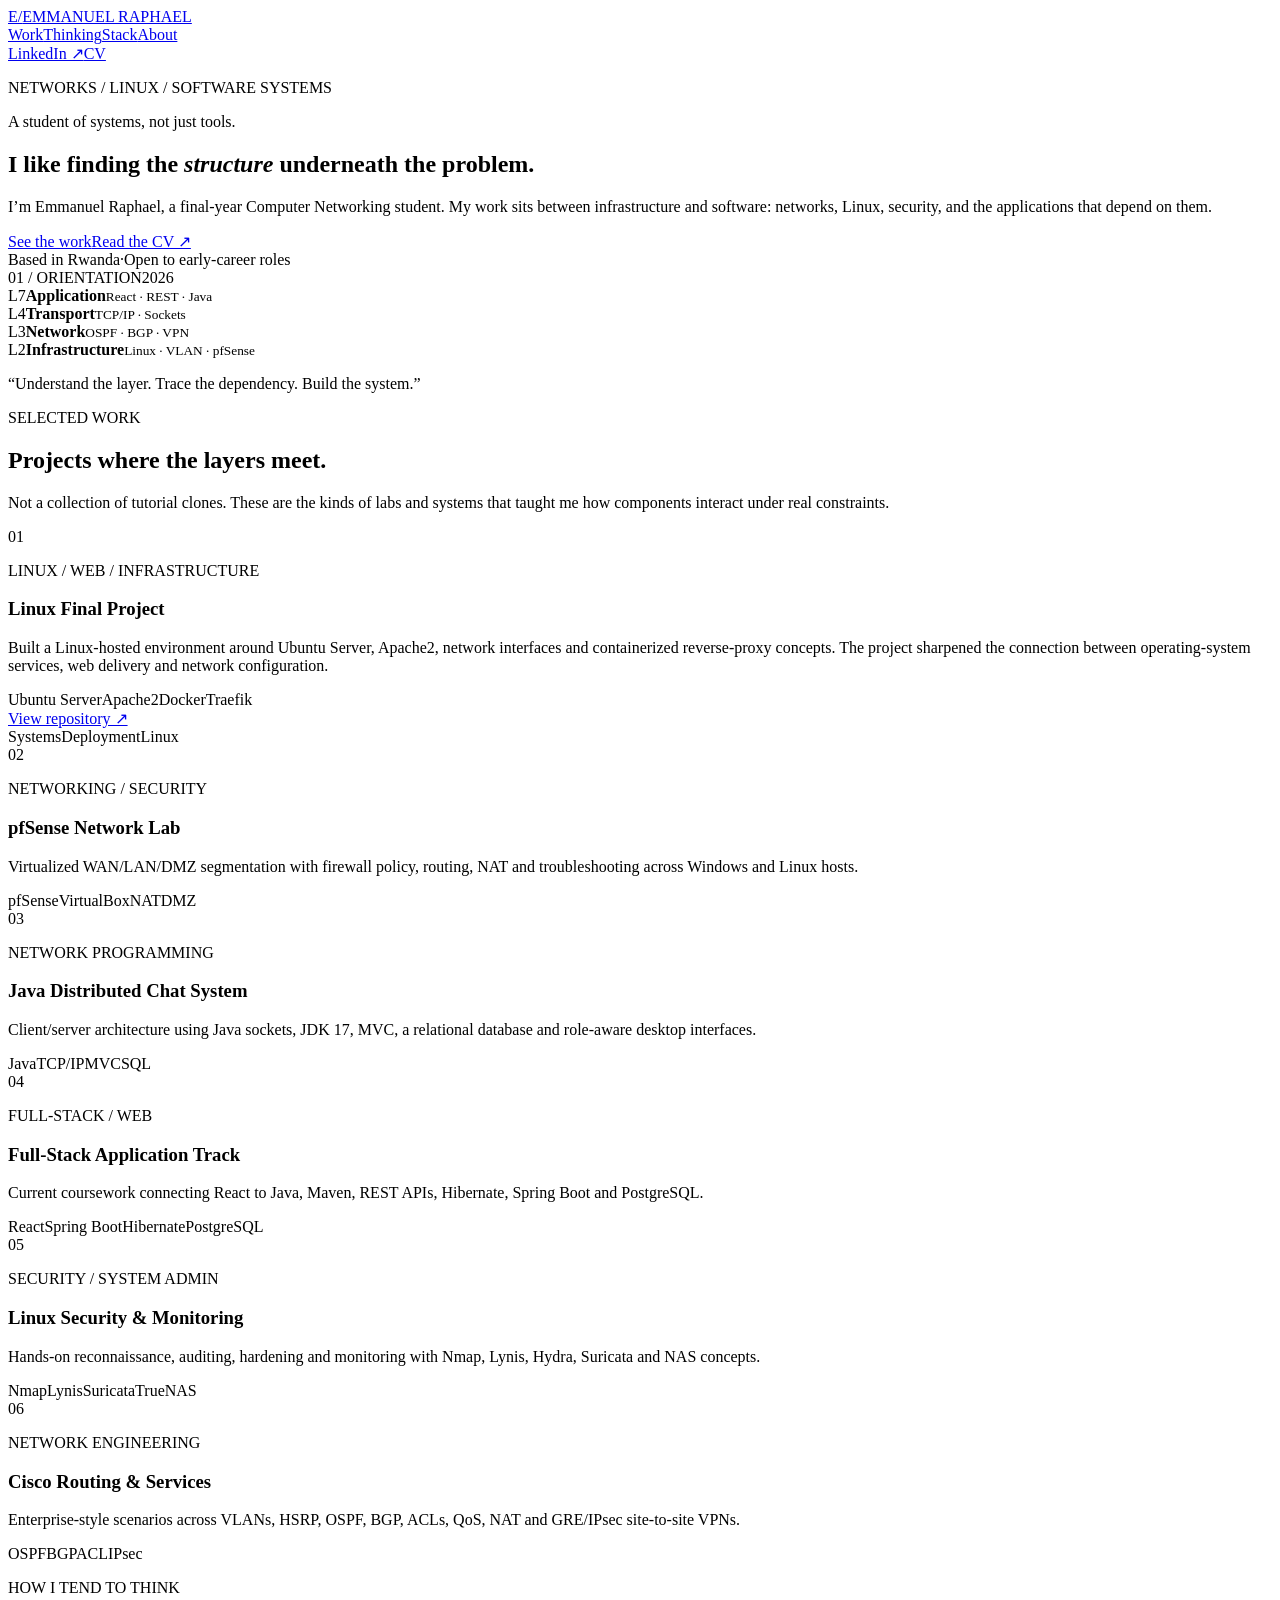
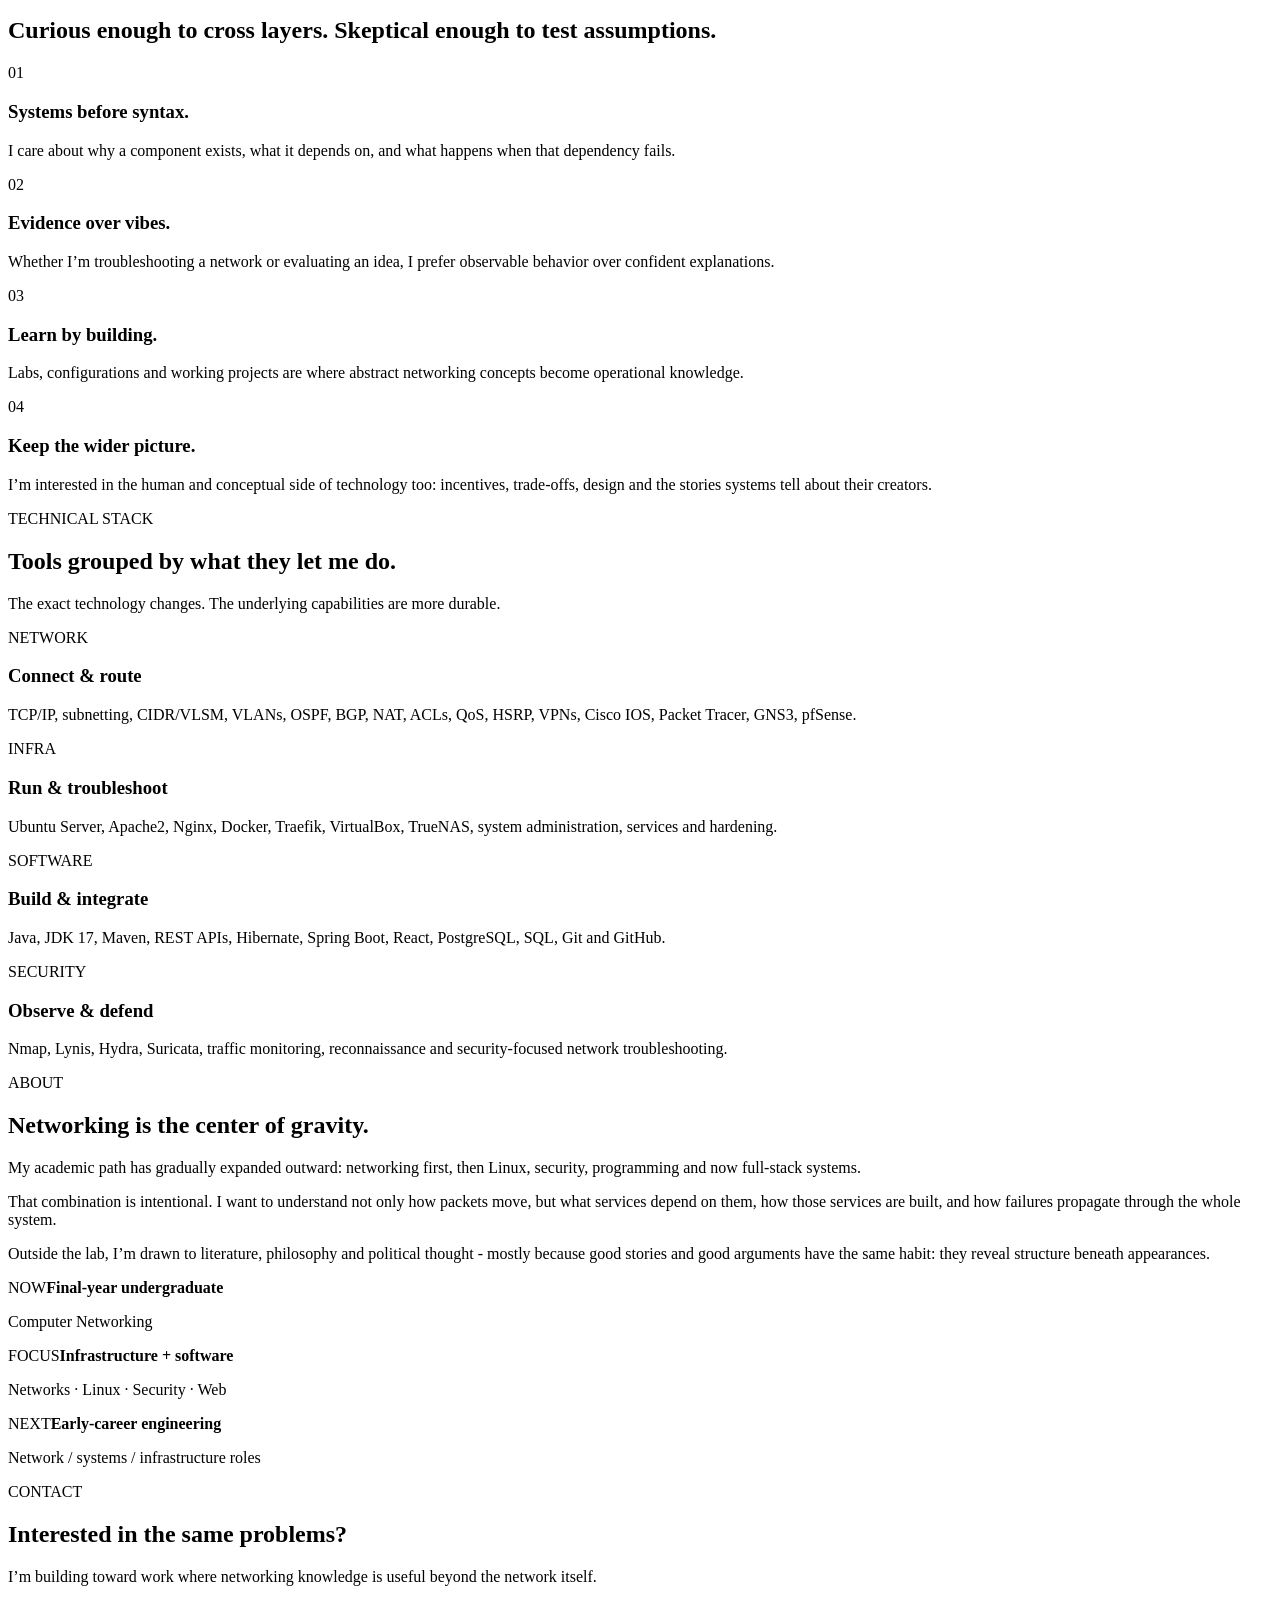
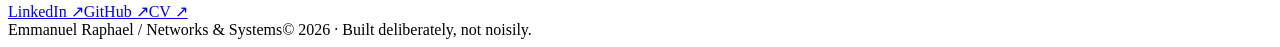
==== index.html @ 5ad124da "Update name and title in index.html" ====
<!DOCTYPE html>
<html lang="en">
<head>
  <meta charset="utf-8">
  <meta name="viewport" content="width=device-width, initial-scale=1">
  <meta name="description" content="Emmanuel Raphael - Computer Networking student exploring networks, Linux, security, and software systems.">
  <title>Emmanuel Raphael | Networks, Systems & Software</title>
  <link rel="preconnect" href="https://fonts.googleapis.com">
  <link rel="preconnect" href="https://fonts.gstatic.com" crossorigin>
  <link href="https://fonts.googleapis.com/css2?family=DM+Mono:wght@400;500&family=Inter:wght@400;500;600;700;800&family=Space+Grotesk:wght@500;600;700&display=swap" rel="stylesheet">
  <link rel="stylesheet" href="style.css">
</head>
<body>
  <div class="grain" aria-hidden="true"></div>
  <div class="topology" aria-hidden="true"><span class="node n1"></span><span class="node n2"></span><span class="node n3"></span><span class="node n4"></span><span class="line l1"></span><span class="line l2"></span><span class="line l3"></span></div>
  <header class="site-header">
    <a class="brand" href="#top"><span class="brand-mark">E/</span><span>EMMANUEL RAPHAEL</span></a>
    <nav aria-label="Primary navigation"><a href="#work">Work</a><a href="#thinking">Thinking</a><a href="#skills">Stack</a><a href="#about">About</a></nav>
    <div class="header-links"><a href="https://www.linkedin.com/in/emmanuel-kur/" target="_blank" rel="noreferrer">LinkedIn ↗</a><a class="header-cv" href="cv.html">CV</a></div>
  </header>
  <main id="top">
    <section class="hero section">
      <div class="hero-copy">
        <p class="eyebrow">NETWORKS / LINUX / SOFTWARE SYSTEMS</p><p class="hero-kicker">A student of systems, not just tools.</p>
        <h1>I like finding the <em>structure</em> underneath the problem.</h1>
        <p class="hero-text">I’m Emmanuel Raphael, a final-year Computer Networking student. My work sits between infrastructure and software: networks, Linux, security, and the applications that depend on them.</p>
        <div class="hero-actions"><a class="button primary" href="#work">See the work</a><a class="button secondary" href="cv.html">Read the CV ↗</a></div>
        <div class="hero-meta"><span>Based in Rwanda</span><span>·</span><span>Open to early-career roles</span></div>
      </div>
      <aside class="hero-card"><div class="card-label"><span>01 / ORIENTATION</span><span>2026</span></div><div class="stack-diagram"><div><span class="layer-no">L7</span><strong>Application</strong><small>React · REST · Java</small></div><div><span class="layer-no">L4</span><strong>Transport</strong><small>TCP/IP · Sockets</small></div><div><span class="layer-no">L3</span><strong>Network</strong><small>OSPF · BGP · VPN</small></div><div><span class="layer-no">L2</span><strong>Infrastructure</strong><small>Linux · VLAN · pfSense</small></div></div><p class="card-note">“Understand the layer. Trace the dependency. Build the system.”</p></aside>
    </section>
    <section id="work" class="section">
      <div class="section-heading"><div><p class="eyebrow">SELECTED WORK</p><h2>Projects where the layers meet.</h2></div><p>Not a collection of tutorial clones. These are the kinds of labs and systems that taught me how components interact under real constraints.</p></div>
      <div class="project-grid">
        <article class="project-card feature"><div class="project-index">01</div><div class="project-main"><p class="project-type">LINUX / WEB / INFRASTRUCTURE</p><h3>Linux Final Project</h3><p>Built a Linux-hosted environment around Ubuntu Server, Apache2, network interfaces and containerized reverse-proxy concepts. The project sharpened the connection between operating-system services, web delivery and network configuration.</p><div class="tags"><span>Ubuntu Server</span><span>Apache2</span><span>Docker</span><span>Traefik</span></div><a class="text-link" href="https://github.com/Immanuel23rd/Linux_Final_Project" target="_blank" rel="noreferrer">View repository ↗</a></div><div class="project-aside"><span>Systems</span><span>Deployment</span><span>Linux</span></div></article>
        <article class="project-card"><div class="project-index">02</div><div class="project-main"><p class="project-type">NETWORKING / SECURITY</p><h3>pfSense Network Lab</h3><p>Virtualized WAN/LAN/DMZ segmentation with firewall policy, routing, NAT and troubleshooting across Windows and Linux hosts.</p><div class="tags"><span>pfSense</span><span>VirtualBox</span><span>NAT</span><span>DMZ</span></div></div></article>
        <article class="project-card"><div class="project-index">03</div><div class="project-main"><p class="project-type">NETWORK PROGRAMMING</p><h3>Java Distributed Chat System</h3><p>Client/server architecture using Java sockets, JDK 17, MVC, a relational database and role-aware desktop interfaces.</p><div class="tags"><span>Java</span><span>TCP/IP</span><span>MVC</span><span>SQL</span></div></div></article>
        <article class="project-card"><div class="project-index">04</div><div class="project-main"><p class="project-type">FULL-STACK / WEB</p><h3>Full-Stack Application Track</h3><p>Current coursework connecting React to Java, Maven, REST APIs, Hibernate, Spring Boot and PostgreSQL.</p><div class="tags"><span>React</span><span>Spring Boot</span><span>Hibernate</span><span>PostgreSQL</span></div></div></article>
        <article class="project-card"><div class="project-index">05</div><div class="project-main"><p class="project-type">SECURITY / SYSTEM ADMIN</p><h3>Linux Security &amp; Monitoring</h3><p>Hands-on reconnaissance, auditing, hardening and monitoring with Nmap, Lynis, Hydra, Suricata and NAS concepts.</p><div class="tags"><span>Nmap</span><span>Lynis</span><span>Suricata</span><span>TrueNAS</span></div></div></article>
        <article class="project-card"><div class="project-index">06</div><div class="project-main"><p class="project-type">NETWORK ENGINEERING</p><h3>Cisco Routing &amp; Services</h3><p>Enterprise-style scenarios across VLANs, HSRP, OSPF, BGP, ACLs, QoS, NAT and GRE/IPsec site-to-site VPNs.</p><div class="tags"><span>OSPF</span><span>BGP</span><span>ACL</span><span>IPsec</span></div></div></article>
      </div>
    </section>
    <section id="thinking" class="section thinking-section"><div class="thinking-intro"><p class="eyebrow">HOW I TEND TO THINK</p><h2>Curious enough to cross layers. Skeptical enough to test assumptions.</h2></div><div class="thinking-grid"><div class="thought"><span>01</span><h3>Systems before syntax.</h3><p>I care about why a component exists, what it depends on, and what happens when that dependency fails.</p></div><div class="thought"><span>02</span><h3>Evidence over vibes.</h3><p>Whether I’m troubleshooting a network or evaluating an idea, I prefer observable behavior over confident explanations.</p></div><div class="thought"><span>03</span><h3>Learn by building.</h3><p>Labs, configurations and working projects are where abstract networking concepts become operational knowledge.</p></div><div class="thought"><span>04</span><h3>Keep the wider picture.</h3><p>I’m interested in the human and conceptual side of technology too: incentives, trade-offs, design and the stories systems tell about their creators.</p></div></div></section>
    <section id="skills" class="section skill-section"><div class="section-heading"><div><p class="eyebrow">TECHNICAL STACK</p><h2>Tools grouped by what they let me do.</h2></div><p>The exact technology changes. The underlying capabilities are more durable.</p></div><div class="skill-grid"><div class="skill-block"><span>NETWORK</span><h3>Connect &amp; route</h3><p>TCP/IP, subnetting, CIDR/VLSM, VLANs, OSPF, BGP, NAT, ACLs, QoS, HSRP, VPNs, Cisco IOS, Packet Tracer, GNS3, pfSense.</p></div><div class="skill-block"><span>INFRA</span><h3>Run &amp; troubleshoot</h3><p>Ubuntu Server, Apache2, Nginx, Docker, Traefik, VirtualBox, TrueNAS, system administration, services and hardening.</p></div><div class="skill-block"><span>SOFTWARE</span><h3>Build &amp; integrate</h3><p>Java, JDK 17, Maven, REST APIs, Hibernate, Spring Boot, React, PostgreSQL, SQL, Git and GitHub.</p></div><div class="skill-block"><span>SECURITY</span><h3>Observe &amp; defend</h3><p>Nmap, Lynis, Hydra, Suricata, traffic monitoring, reconnaissance and security-focused network troubleshooting.</p></div></div></section>
    <section id="about" class="section about-section"><div class="about-copy"><p class="eyebrow">ABOUT</p><h2>Networking is the center of gravity.</h2><p>My academic path has gradually expanded outward: networking first, then Linux, security, programming and now full-stack systems.</p><p>That combination is intentional. I want to understand not only how packets move, but what services depend on them, how those services are built, and how failures propagate through the whole system.</p><p class="aside-line">Outside the lab, I’m drawn to literature, philosophy and political thought - mostly because good stories and good arguments have the same habit: they reveal structure beneath appearances.</p></div><div class="about-notes"><div class="note"><span>NOW</span><strong>Final-year undergraduate</strong><p>Computer Networking</p></div><div class="note"><span>FOCUS</span><strong>Infrastructure + software</strong><p>Networks · Linux · Security · Web</p></div><div class="note"><span>NEXT</span><strong>Early-career engineering</strong><p>Network / systems / infrastructure roles</p></div></div></section>
    <section id="contact" class="section contact-section"><div><p class="eyebrow">CONTACT</p><h2>Interested in the same problems?</h2><p>I’m building toward work where networking knowledge is useful beyond the network itself.</p></div><div class="contact-actions"><a class="button primary" href="https://www.linkedin.com/in/emmanuel-kur/" target="_blank" rel="noreferrer">LinkedIn ↗</a><a class="button secondary" href="https://github.com/Immanuel23rd" target="_blank" rel="noreferrer">GitHub ↗</a><a class="button secondary" href="cv.html">CV ↗</a></div></section>
  </main>
  <footer><span>Emmanuel Raphael / Networks &amp; Systems</span><span>© 2026 · Built deliberately, not noisily.</span></footer>
</body>
</html>
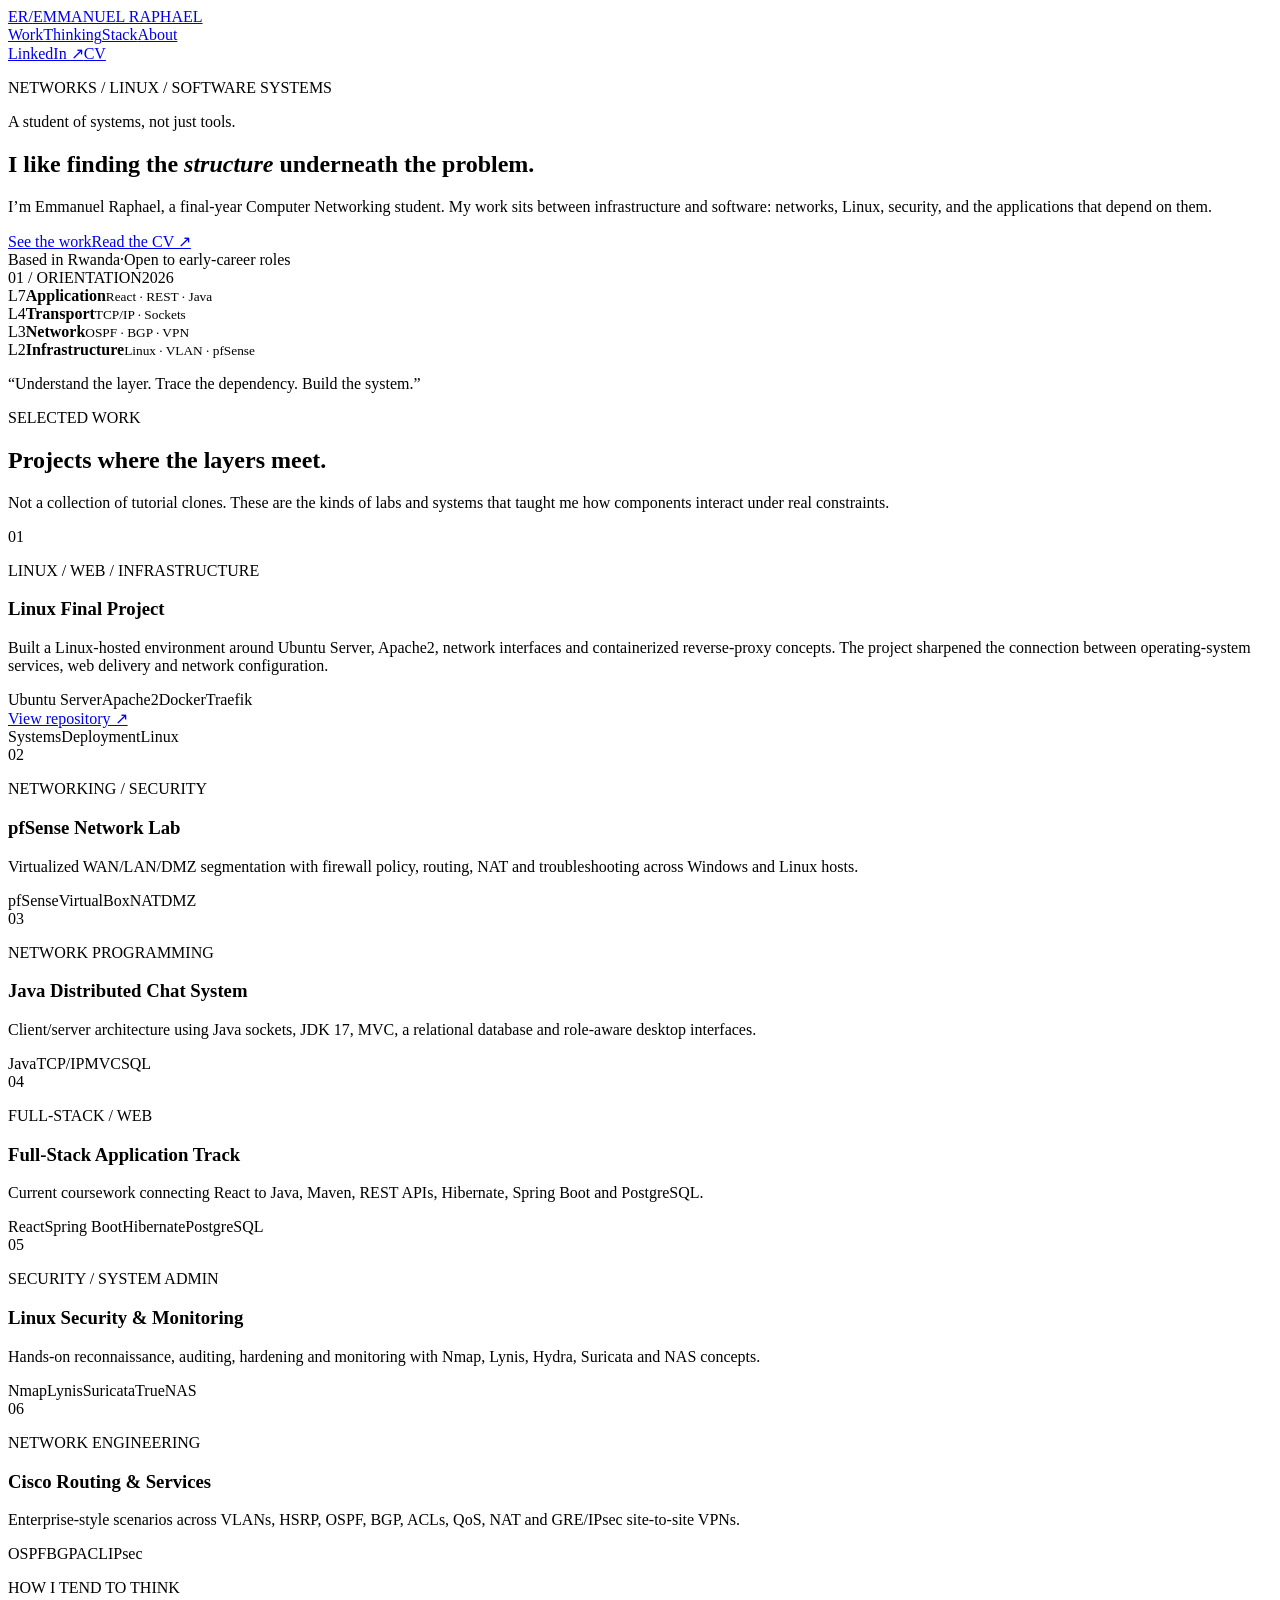
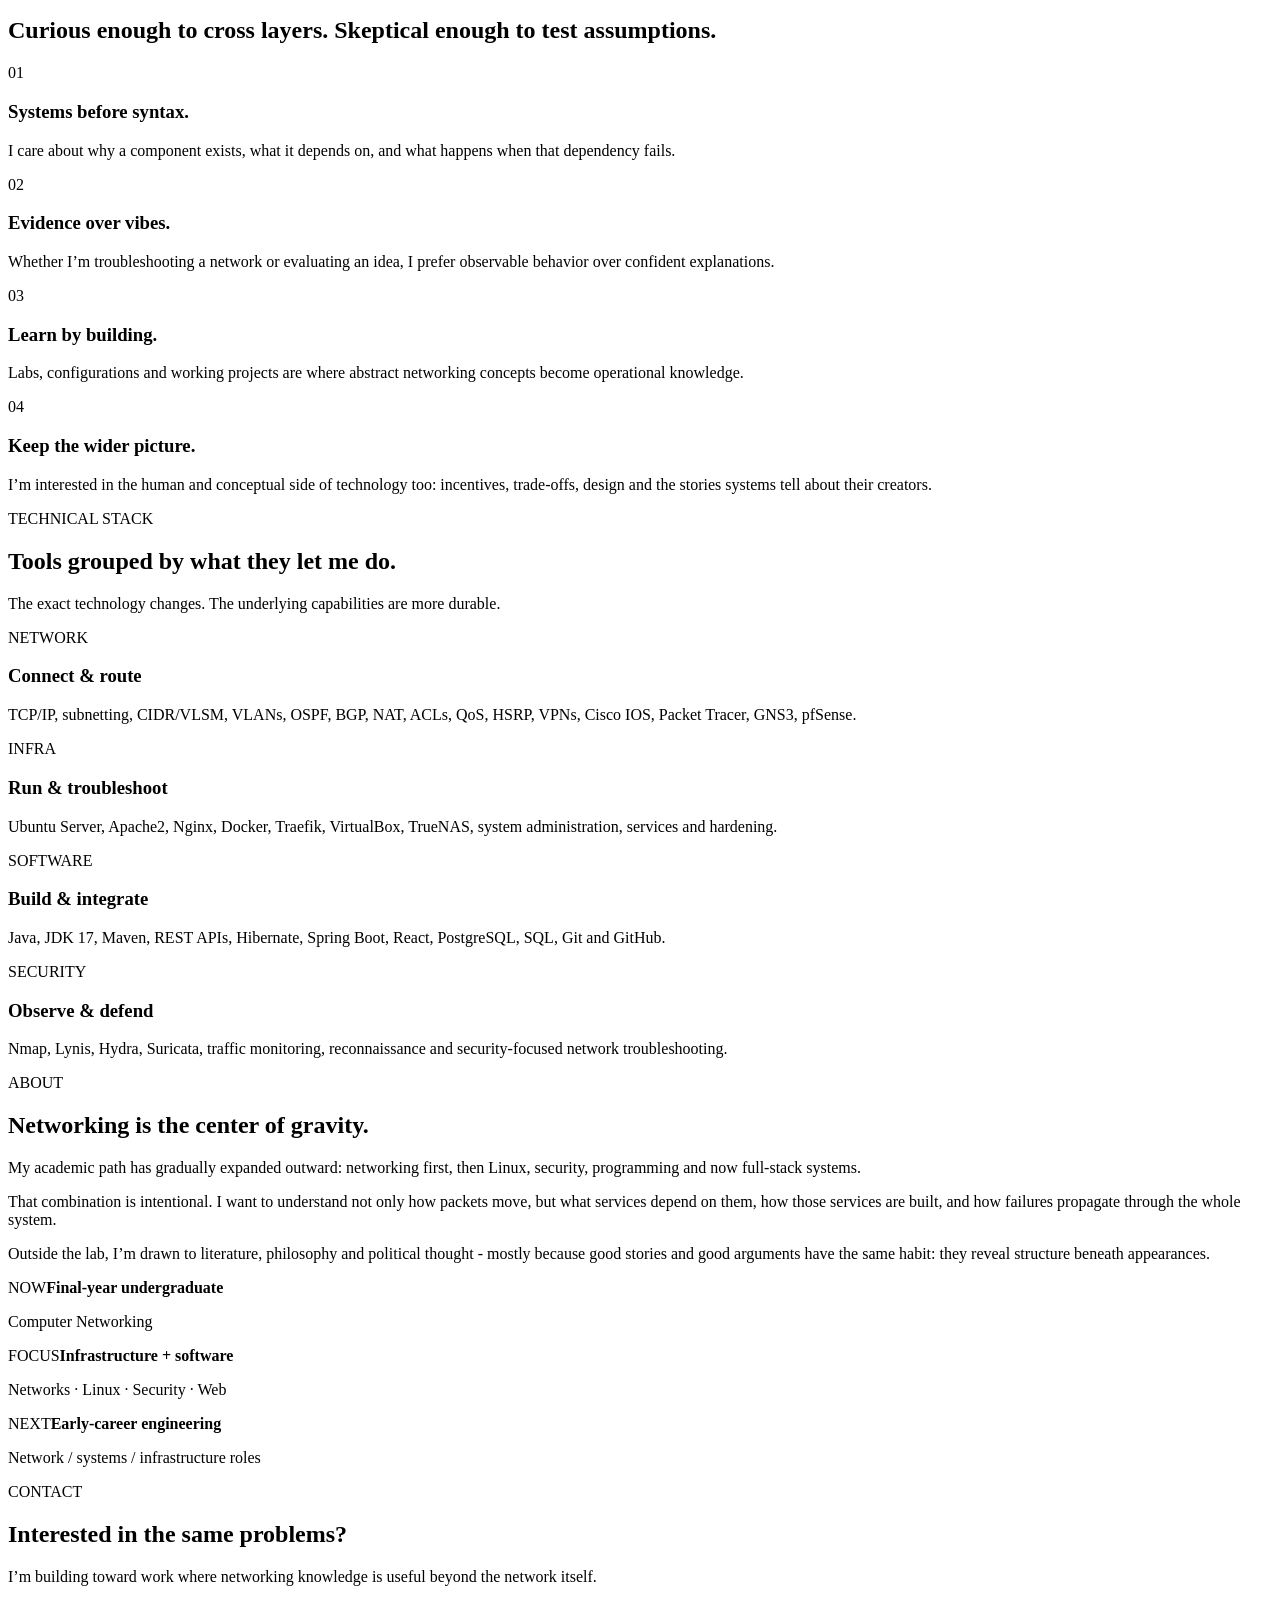
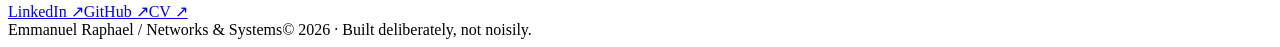
==== commit 41ecd55d: "Change brand mark from 'E/' to 'ER/'" ====
--- a/index.html
+++ b/index.html
@@ -14,7 +14,7 @@
   <div class="grain" aria-hidden="true"></div>
   <div class="topology" aria-hidden="true"><span class="node n1"></span><span class="node n2"></span><span class="node n3"></span><span class="node n4"></span><span class="line l1"></span><span class="line l2"></span><span class="line l3"></span></div>
   <header class="site-header">
-    <a class="brand" href="#top"><span class="brand-mark">E/</span><span>EMMANUEL RAPHAEL</span></a>
+    <a class="brand" href="#top"><span class="brand-mark">ER/</span><span>EMMANUEL RAPHAEL</span></a>
     <nav aria-label="Primary navigation"><a href="#work">Work</a><a href="#thinking">Thinking</a><a href="#skills">Stack</a><a href="#about">About</a></nav>
     <div class="header-links"><a href="https://www.linkedin.com/in/emmanuel-kur/" target="_blank" rel="noreferrer">LinkedIn ↗</a><a class="header-cv" href="cv.html">CV</a></div>
   </header>
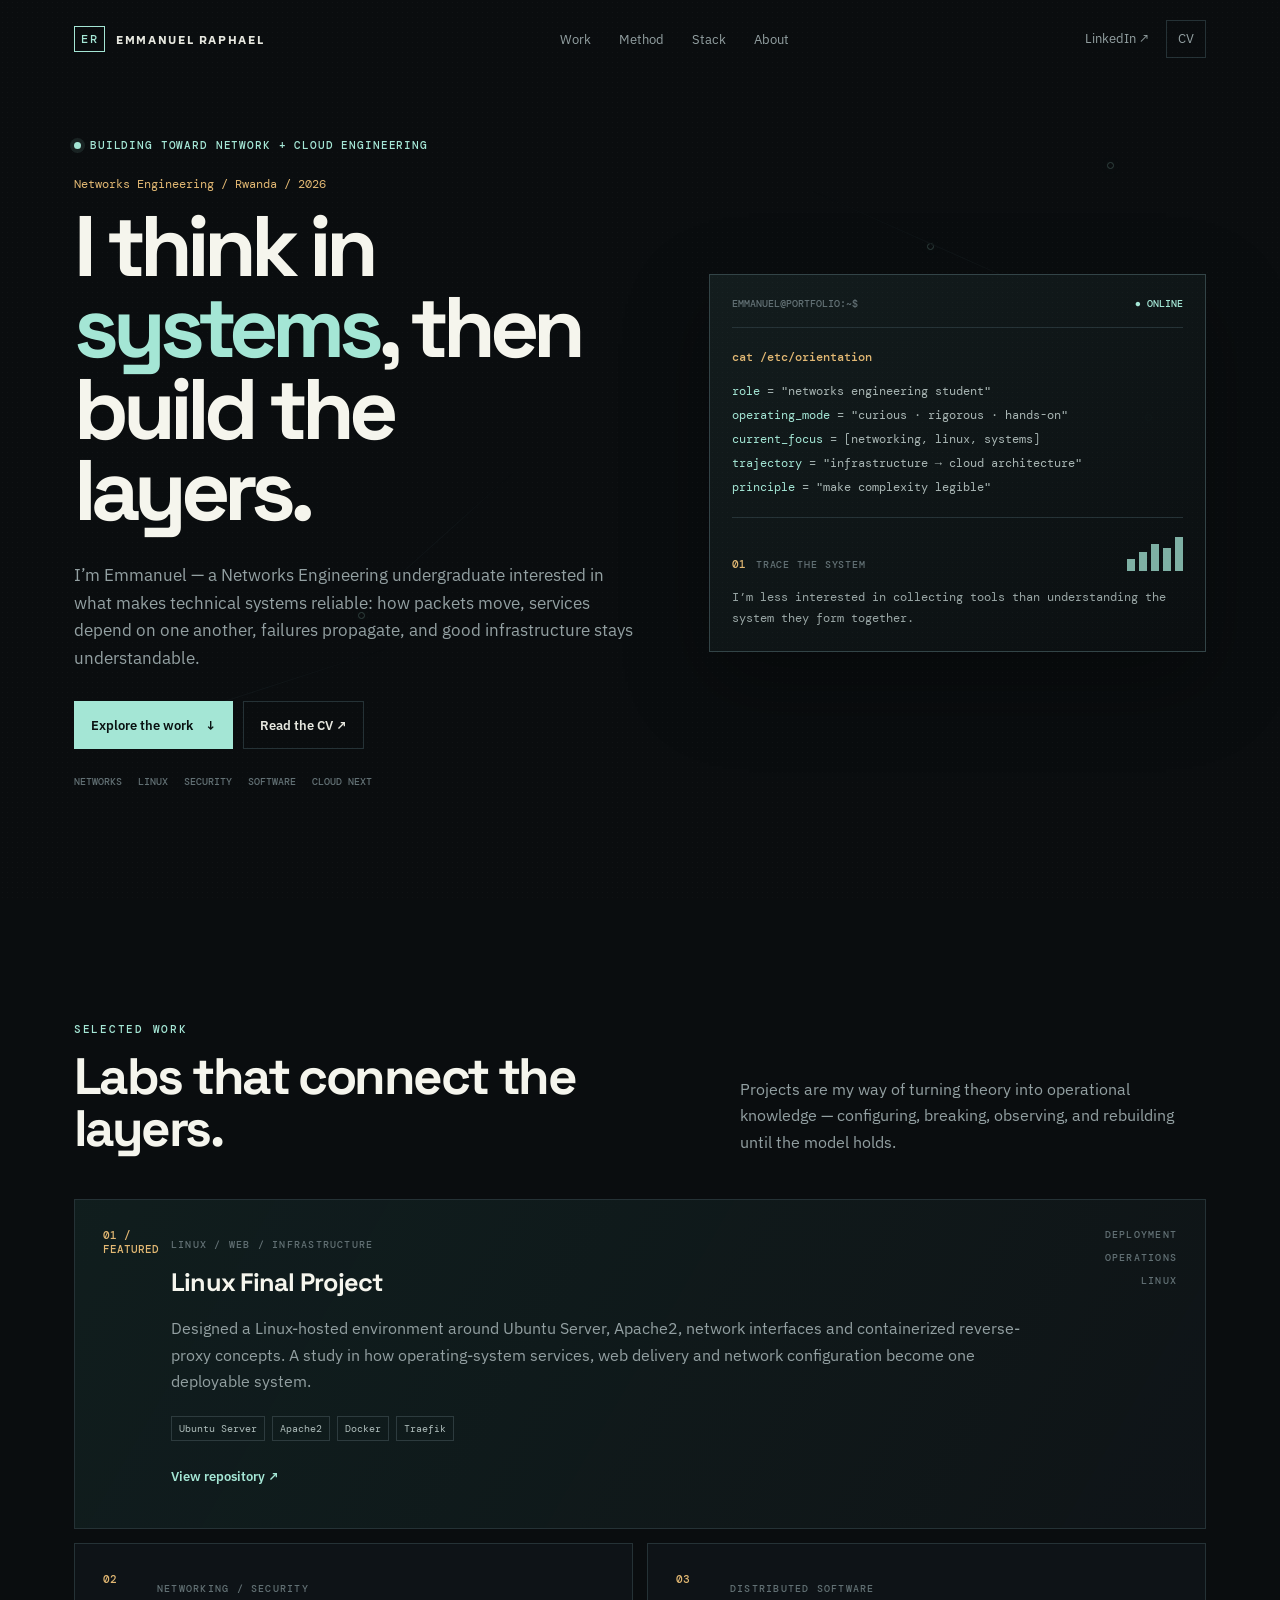
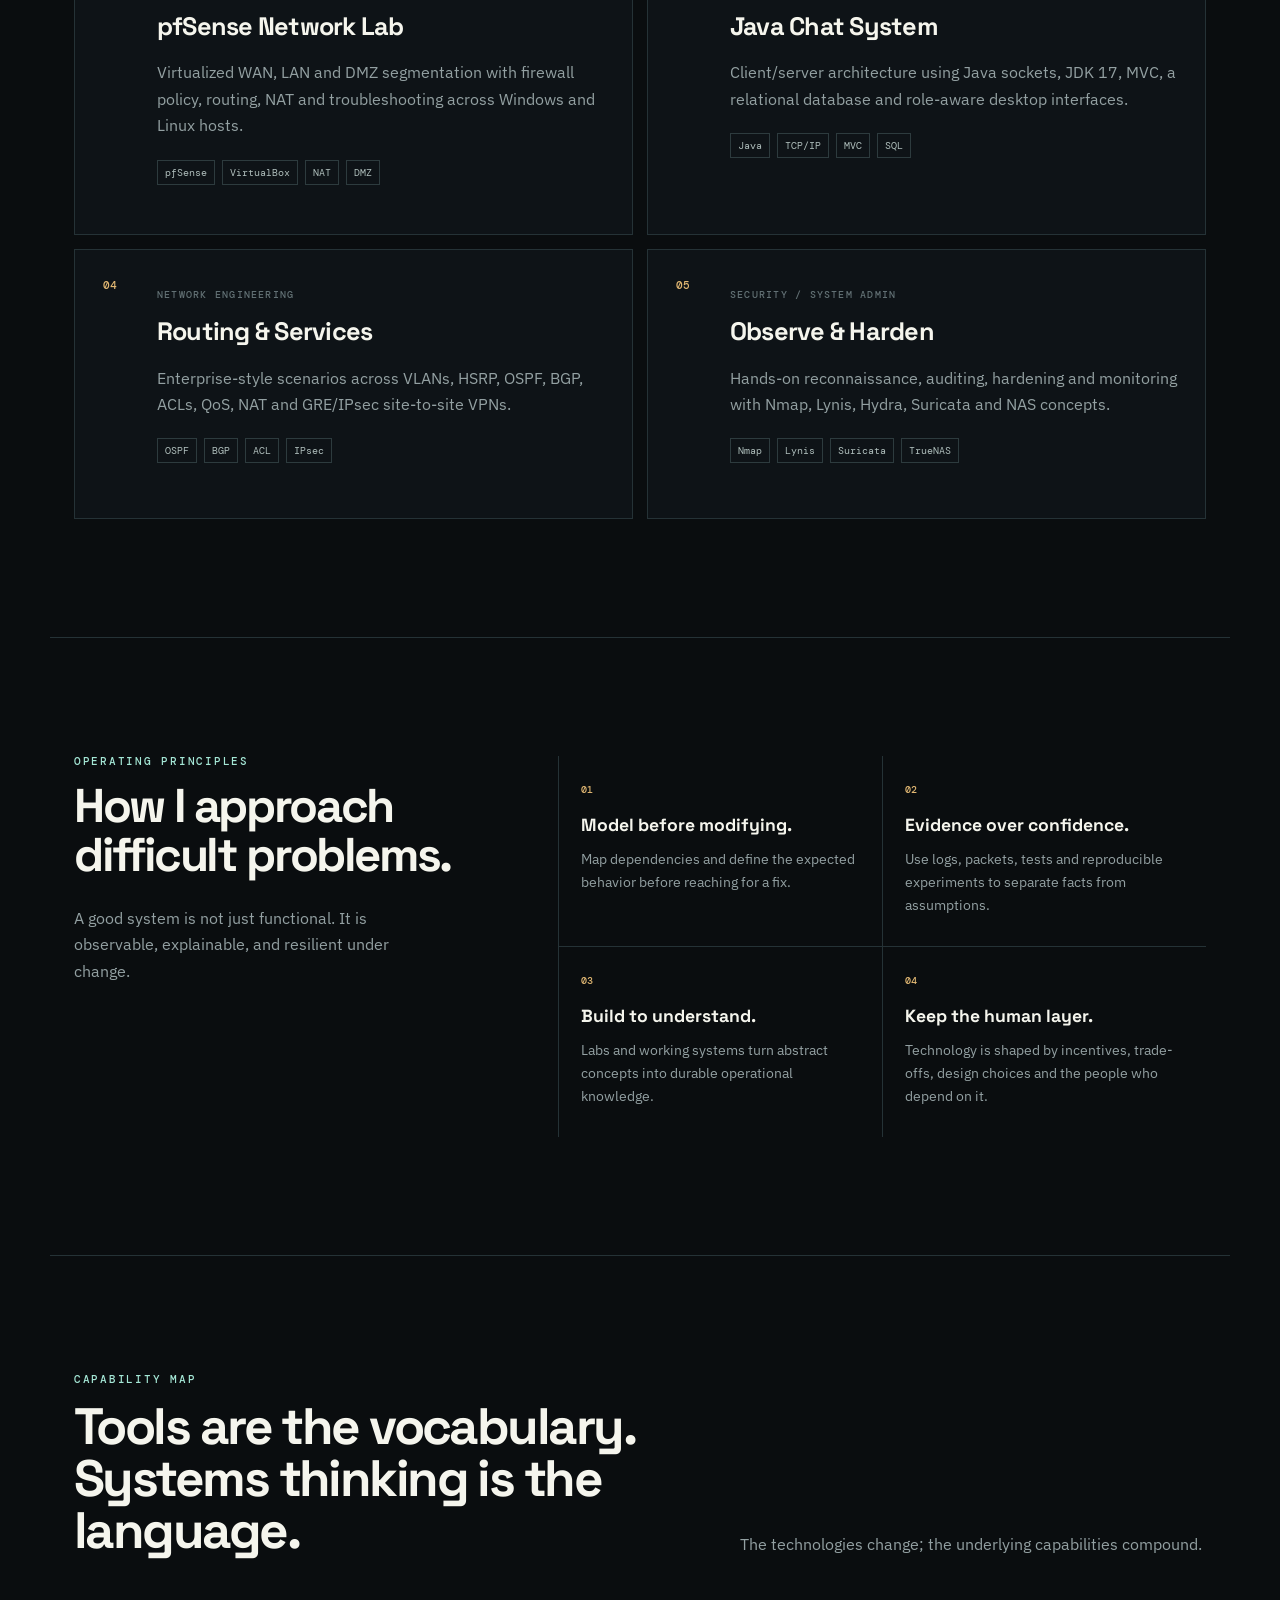
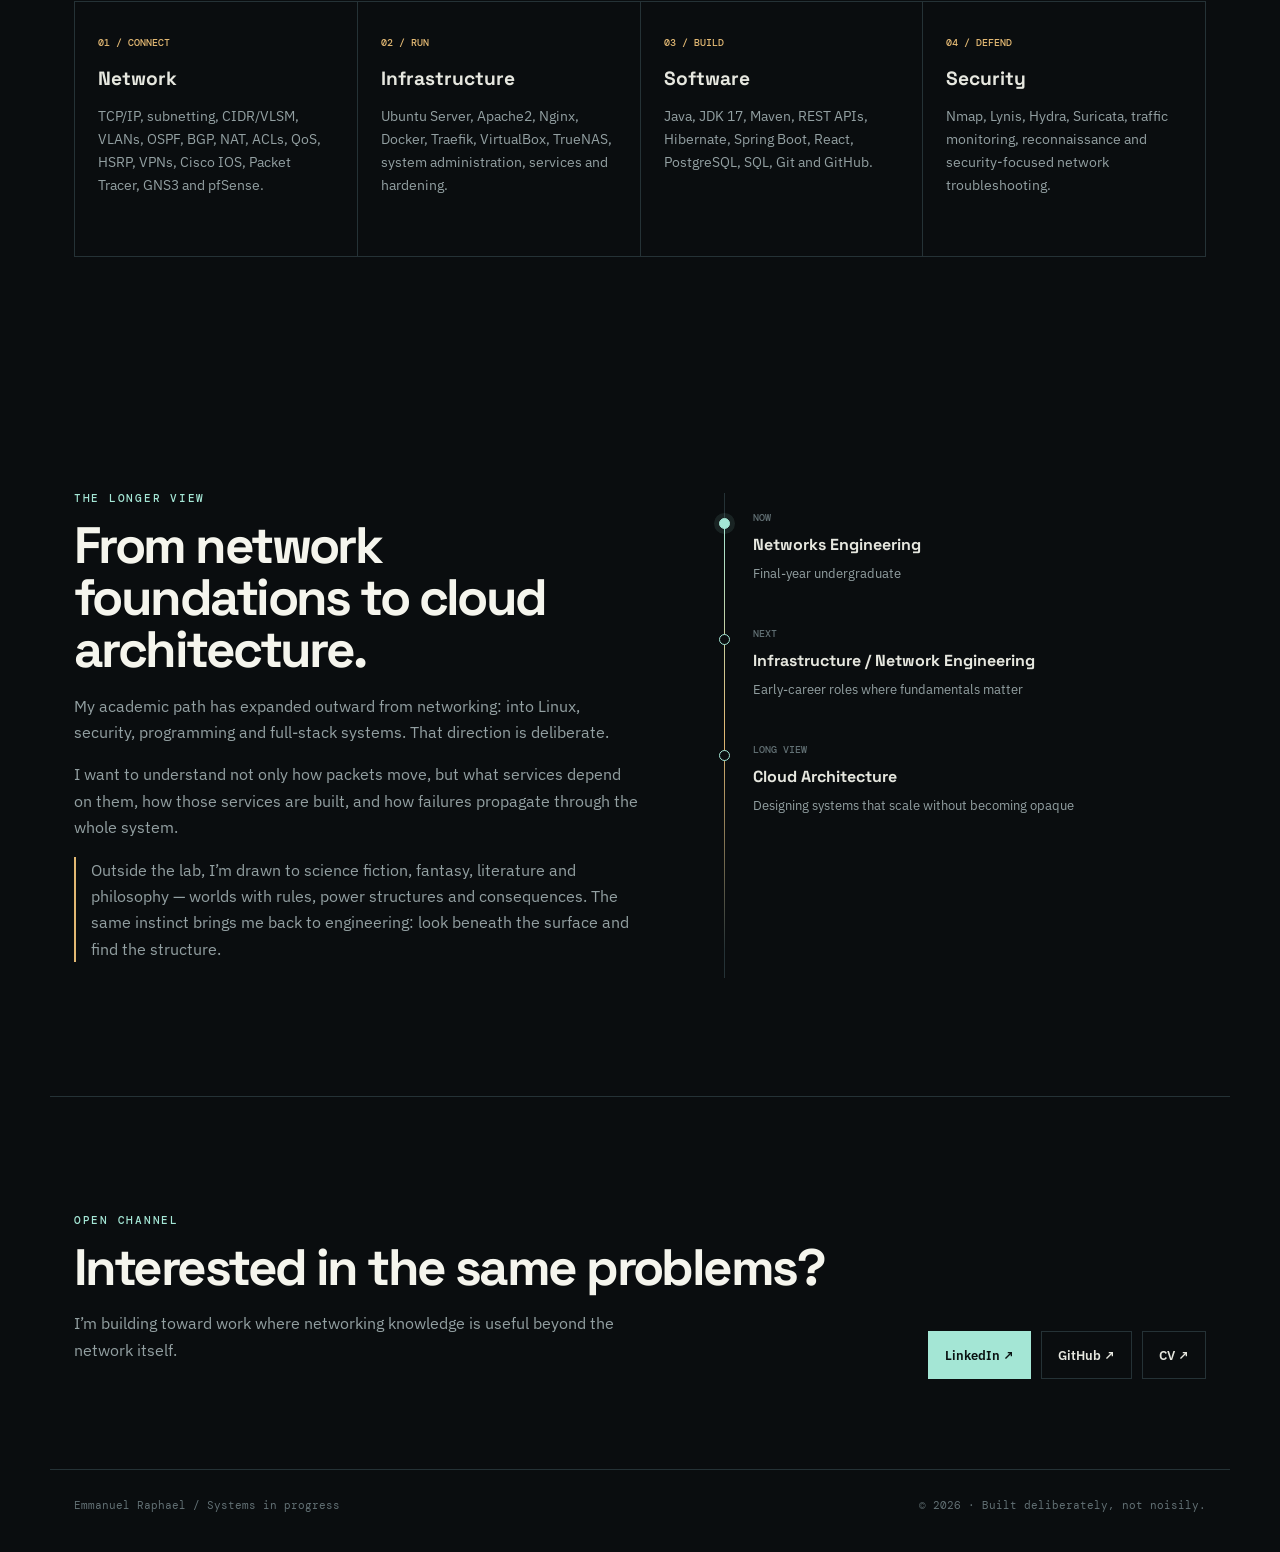
==== commit 05af53de: "Redesign portfolio around systems engineering identity" ====
--- a/index.html
+++ b/index.html
@@ -3,48 +3,63 @@
 <head>
   <meta charset="utf-8">
   <meta name="viewport" content="width=device-width, initial-scale=1">
-  <meta name="description" content="Emmanuel Raphael - Computer Networking student exploring networks, Linux, security, and software systems.">
-  <title>Emmanuel Raphael | Networks, Systems & Software</title>
+  <meta name="description" content="Emmanuel Raphael — Networks Engineering undergraduate building reliable systems across networking, Linux, cloud and software.">
+  <title>Emmanuel Raphael — Systems, Networks & Cloud</title>
   <link rel="preconnect" href="https://fonts.googleapis.com">
   <link rel="preconnect" href="https://fonts.gstatic.com" crossorigin>
-  <link href="https://fonts.googleapis.com/css2?family=DM+Mono:wght@400;500&family=Inter:wght@400;500;600;700;800&family=Space+Grotesk:wght@500;600;700&display=swap" rel="stylesheet">
+  <link href="https://fonts.googleapis.com/css2?family=DM+Mono:wght@400;500&family=IBM+Plex+Sans:wght@400;500;600;700&family=Space+Grotesk:wght@500;600;700&display=swap" rel="stylesheet">
   <link rel="stylesheet" href="style.css">
 </head>
 <body>
   <div class="grain" aria-hidden="true"></div>
-  <div class="topology" aria-hidden="true"><span class="node n1"></span><span class="node n2"></span><span class="node n3"></span><span class="node n4"></span><span class="line l1"></span><span class="line l2"></span><span class="line l3"></span></div>
+  <div class="topology" aria-hidden="true"><span class="node n1"></span><span class="node n2"></span><span class="node n3"></span><span class="node n4"></span><span class="node n5"></span><span class="line l1"></span><span class="line l2"></span><span class="line l3"></span><span class="line l4"></span></div>
+
   <header class="site-header">
-    <a class="brand" href="#top"><span class="brand-mark">ER/</span><span>EMMANUEL RAPHAEL</span></a>
-    <nav aria-label="Primary navigation"><a href="#work">Work</a><a href="#thinking">Thinking</a><a href="#skills">Stack</a><a href="#about">About</a></nav>
+    <a class="brand" href="#top" aria-label="Emmanuel Raphael home"><span class="brand-mark">ER</span><span>EMMANUEL RAPHAEL</span></a>
+    <nav aria-label="Primary navigation"><a href="#work">Work</a><a href="#method">Method</a><a href="#stack">Stack</a><a href="#about">About</a></nav>
     <div class="header-links"><a href="https://www.linkedin.com/in/emmanuel-kur/" target="_blank" rel="noreferrer">LinkedIn ↗</a><a class="header-cv" href="cv.html">CV</a></div>
   </header>
+
   <main id="top">
     <section class="hero section">
       <div class="hero-copy">
-        <p class="eyebrow">NETWORKS / LINUX / SOFTWARE SYSTEMS</p><p class="hero-kicker">A student of systems, not just tools.</p>
-        <h1>I like finding the <em>structure</em> underneath the problem.</h1>
-        <p class="hero-text">I’m Emmanuel Raphael, a final-year Computer Networking student. My work sits between infrastructure and software: networks, Linux, security, and the applications that depend on them.</p>
-        <div class="hero-actions"><a class="button primary" href="#work">See the work</a><a class="button secondary" href="cv.html">Read the CV ↗</a></div>
-        <div class="hero-meta"><span>Based in Rwanda</span><span>·</span><span>Open to early-career roles</span></div>
+        <div class="status-line"><span class="status-dot"></span><span>BUILDING TOWARD NETWORK + CLOUD ENGINEERING</span></div>
+        <p class="hero-kicker">Networks Engineering / Rwanda / 2026</p>
+        <h1>I think in <em>systems</em>, then build the layers.</h1>
+        <p class="hero-text">I’m Emmanuel — a Networks Engineering undergraduate interested in what makes technical systems reliable: how packets move, services depend on one another, failures propagate, and good infrastructure stays understandable.</p>
+        <div class="hero-actions"><a class="button primary" href="#work">Explore the work <span>↓</span></a><a class="button secondary" href="cv.html">Read the CV ↗</a></div>
+        <div class="hero-meta"><span>NETWORKS</span><span>LINUX</span><span>SECURITY</span><span>SOFTWARE</span><span>CLOUD NEXT</span></div>
       </div>
-      <aside class="hero-card"><div class="card-label"><span>01 / ORIENTATION</span><span>2026</span></div><div class="stack-diagram"><div><span class="layer-no">L7</span><strong>Application</strong><small>React · REST · Java</small></div><div><span class="layer-no">L4</span><strong>Transport</strong><small>TCP/IP · Sockets</small></div><div><span class="layer-no">L3</span><strong>Network</strong><small>OSPF · BGP · VPN</small></div><div><span class="layer-no">L2</span><strong>Infrastructure</strong><small>Linux · VLAN · pfSense</small></div></div><p class="card-note">“Understand the layer. Trace the dependency. Build the system.”</p></aside>
+      <aside class="hero-console" aria-label="Current orientation">
+        <div class="console-top"><span>EMMANUEL@PORTFOLIO:~$</span><span class="console-live">● ONLINE</span></div>
+        <div class="console-command">cat /etc/orientation</div>
+        <div class="console-output"><p><b>role</b> = "networks engineering student"</p><p><b>operating_mode</b> = "curious · rigorous · hands-on"</p><p><b>current_focus</b> = [networking, linux, systems]</p><p><b>trajectory</b> = "infrastructure → cloud architecture"</p><p><b>principle</b> = "make complexity legible"</p></div>
+        <div class="console-divider"></div>
+        <div class="layer-map"><div class="layer-label"><span>01</span><small>TRACE THE SYSTEM</small></div><div class="layer-bars"><i></i><i></i><i></i><i></i><i></i></div></div>
+        <p class="console-note">I’m less interested in collecting tools than understanding the system they form together.</p>
+      </aside>
     </section>
-    <section id="work" class="section">
-      <div class="section-heading"><div><p class="eyebrow">SELECTED WORK</p><h2>Projects where the layers meet.</h2></div><p>Not a collection of tutorial clones. These are the kinds of labs and systems that taught me how components interact under real constraints.</p></div>
+
+    <section id="work" class="section work-section">
+      <div class="section-heading"><div><p class="eyebrow">SELECTED WORK</p><h2>Labs that connect the layers.</h2></div><p>Projects are my way of turning theory into operational knowledge — configuring, breaking, observing, and rebuilding until the model holds.</p></div>
       <div class="project-grid">
-        <article class="project-card feature"><div class="project-index">01</div><div class="project-main"><p class="project-type">LINUX / WEB / INFRASTRUCTURE</p><h3>Linux Final Project</h3><p>Built a Linux-hosted environment around Ubuntu Server, Apache2, network interfaces and containerized reverse-proxy concepts. The project sharpened the connection between operating-system services, web delivery and network configuration.</p><div class="tags"><span>Ubuntu Server</span><span>Apache2</span><span>Docker</span><span>Traefik</span></div><a class="text-link" href="https://github.com/Immanuel23rd/Linux_Final_Project" target="_blank" rel="noreferrer">View repository ↗</a></div><div class="project-aside"><span>Systems</span><span>Deployment</span><span>Linux</span></div></article>
-        <article class="project-card"><div class="project-index">02</div><div class="project-main"><p class="project-type">NETWORKING / SECURITY</p><h3>pfSense Network Lab</h3><p>Virtualized WAN/LAN/DMZ segmentation with firewall policy, routing, NAT and troubleshooting across Windows and Linux hosts.</p><div class="tags"><span>pfSense</span><span>VirtualBox</span><span>NAT</span><span>DMZ</span></div></div></article>
-        <article class="project-card"><div class="project-index">03</div><div class="project-main"><p class="project-type">NETWORK PROGRAMMING</p><h3>Java Distributed Chat System</h3><p>Client/server architecture using Java sockets, JDK 17, MVC, a relational database and role-aware desktop interfaces.</p><div class="tags"><span>Java</span><span>TCP/IP</span><span>MVC</span><span>SQL</span></div></div></article>
-        <article class="project-card"><div class="project-index">04</div><div class="project-main"><p class="project-type">FULL-STACK / WEB</p><h3>Full-Stack Application Track</h3><p>Current coursework connecting React to Java, Maven, REST APIs, Hibernate, Spring Boot and PostgreSQL.</p><div class="tags"><span>React</span><span>Spring Boot</span><span>Hibernate</span><span>PostgreSQL</span></div></div></article>
-        <article class="project-card"><div class="project-index">05</div><div class="project-main"><p class="project-type">SECURITY / SYSTEM ADMIN</p><h3>Linux Security &amp; Monitoring</h3><p>Hands-on reconnaissance, auditing, hardening and monitoring with Nmap, Lynis, Hydra, Suricata and NAS concepts.</p><div class="tags"><span>Nmap</span><span>Lynis</span><span>Suricata</span><span>TrueNAS</span></div></div></article>
-        <article class="project-card"><div class="project-index">06</div><div class="project-main"><p class="project-type">NETWORK ENGINEERING</p><h3>Cisco Routing &amp; Services</h3><p>Enterprise-style scenarios across VLANs, HSRP, OSPF, BGP, ACLs, QoS, NAT and GRE/IPsec site-to-site VPNs.</p><div class="tags"><span>OSPF</span><span>BGP</span><span>ACL</span><span>IPsec</span></div></div></article>
+        <article class="project-card feature"><div class="project-index">01 / FEATURED</div><div class="project-main"><p class="project-type">LINUX / WEB / INFRASTRUCTURE</p><h3>Linux Final Project</h3><p>Designed a Linux-hosted environment around Ubuntu Server, Apache2, network interfaces and containerized reverse-proxy concepts. A study in how operating-system services, web delivery and network configuration become one deployable system.</p><div class="tags"><span>Ubuntu Server</span><span>Apache2</span><span>Docker</span><span>Traefik</span></div><a class="text-link" href="https://github.com/Immanuel23rd/Linux_Final_Project" target="_blank" rel="noreferrer">View repository ↗</a></div><div class="project-aside"><span>DEPLOYMENT</span><span>OPERATIONS</span><span>LINUX</span></div></article>
+        <article class="project-card"><div class="project-index">02</div><div class="project-main"><p class="project-type">NETWORKING / SECURITY</p><h3>pfSense Network Lab</h3><p>Virtualized WAN, LAN and DMZ segmentation with firewall policy, routing, NAT and troubleshooting across Windows and Linux hosts.</p><div class="tags"><span>pfSense</span><span>VirtualBox</span><span>NAT</span><span>DMZ</span></div></div></article>
+        <article class="project-card"><div class="project-index">03</div><div class="project-main"><p class="project-type">DISTRIBUTED SOFTWARE</p><h3>Java Chat System</h3><p>Client/server architecture using Java sockets, JDK 17, MVC, a relational database and role-aware desktop interfaces.</p><div class="tags"><span>Java</span><span>TCP/IP</span><span>MVC</span><span>SQL</span></div></div></article>
+        <article class="project-card"><div class="project-index">04</div><div class="project-main"><p class="project-type">NETWORK ENGINEERING</p><h3>Routing &amp; Services</h3><p>Enterprise-style scenarios across VLANs, HSRP, OSPF, BGP, ACLs, QoS, NAT and GRE/IPsec site-to-site VPNs.</p><div class="tags"><span>OSPF</span><span>BGP</span><span>ACL</span><span>IPsec</span></div></div></article>
+        <article class="project-card"><div class="project-index">05</div><div class="project-main"><p class="project-type">SECURITY / SYSTEM ADMIN</p><h3>Observe &amp; Harden</h3><p>Hands-on reconnaissance, auditing, hardening and monitoring with Nmap, Lynis, Hydra, Suricata and NAS concepts.</p><div class="tags"><span>Nmap</span><span>Lynis</span><span>Suricata</span><span>TrueNAS</span></div></div></article>
       </div>
     </section>
-    <section id="thinking" class="section thinking-section"><div class="thinking-intro"><p class="eyebrow">HOW I TEND TO THINK</p><h2>Curious enough to cross layers. Skeptical enough to test assumptions.</h2></div><div class="thinking-grid"><div class="thought"><span>01</span><h3>Systems before syntax.</h3><p>I care about why a component exists, what it depends on, and what happens when that dependency fails.</p></div><div class="thought"><span>02</span><h3>Evidence over vibes.</h3><p>Whether I’m troubleshooting a network or evaluating an idea, I prefer observable behavior over confident explanations.</p></div><div class="thought"><span>03</span><h3>Learn by building.</h3><p>Labs, configurations and working projects are where abstract networking concepts become operational knowledge.</p></div><div class="thought"><span>04</span><h3>Keep the wider picture.</h3><p>I’m interested in the human and conceptual side of technology too: incentives, trade-offs, design and the stories systems tell about their creators.</p></div></div></section>
-    <section id="skills" class="section skill-section"><div class="section-heading"><div><p class="eyebrow">TECHNICAL STACK</p><h2>Tools grouped by what they let me do.</h2></div><p>The exact technology changes. The underlying capabilities are more durable.</p></div><div class="skill-grid"><div class="skill-block"><span>NETWORK</span><h3>Connect &amp; route</h3><p>TCP/IP, subnetting, CIDR/VLSM, VLANs, OSPF, BGP, NAT, ACLs, QoS, HSRP, VPNs, Cisco IOS, Packet Tracer, GNS3, pfSense.</p></div><div class="skill-block"><span>INFRA</span><h3>Run &amp; troubleshoot</h3><p>Ubuntu Server, Apache2, Nginx, Docker, Traefik, VirtualBox, TrueNAS, system administration, services and hardening.</p></div><div class="skill-block"><span>SOFTWARE</span><h3>Build &amp; integrate</h3><p>Java, JDK 17, Maven, REST APIs, Hibernate, Spring Boot, React, PostgreSQL, SQL, Git and GitHub.</p></div><div class="skill-block"><span>SECURITY</span><h3>Observe &amp; defend</h3><p>Nmap, Lynis, Hydra, Suricata, traffic monitoring, reconnaissance and security-focused network troubleshooting.</p></div></div></section>
-    <section id="about" class="section about-section"><div class="about-copy"><p class="eyebrow">ABOUT</p><h2>Networking is the center of gravity.</h2><p>My academic path has gradually expanded outward: networking first, then Linux, security, programming and now full-stack systems.</p><p>That combination is intentional. I want to understand not only how packets move, but what services depend on them, how those services are built, and how failures propagate through the whole system.</p><p class="aside-line">Outside the lab, I’m drawn to literature, philosophy and political thought - mostly because good stories and good arguments have the same habit: they reveal structure beneath appearances.</p></div><div class="about-notes"><div class="note"><span>NOW</span><strong>Final-year undergraduate</strong><p>Computer Networking</p></div><div class="note"><span>FOCUS</span><strong>Infrastructure + software</strong><p>Networks · Linux · Security · Web</p></div><div class="note"><span>NEXT</span><strong>Early-career engineering</strong><p>Network / systems / infrastructure roles</p></div></div></section>
-    <section id="contact" class="section contact-section"><div><p class="eyebrow">CONTACT</p><h2>Interested in the same problems?</h2><p>I’m building toward work where networking knowledge is useful beyond the network itself.</p></div><div class="contact-actions"><a class="button primary" href="https://www.linkedin.com/in/emmanuel-kur/" target="_blank" rel="noreferrer">LinkedIn ↗</a><a class="button secondary" href="https://github.com/Immanuel23rd" target="_blank" rel="noreferrer">GitHub ↗</a><a class="button secondary" href="cv.html">CV ↗</a></div></section>
+
+    <section id="method" class="section method-section"><div class="method-intro"><p class="eyebrow">OPERATING PRINCIPLES</p><h2>How I approach difficult problems.</h2><p class="method-summary">A good system is not just functional. It is observable, explainable, and resilient under change.</p></div><div class="method-grid"><div class="method-card"><span>01</span><h3>Model before modifying.</h3><p>Map dependencies and define the expected behavior before reaching for a fix.</p></div><div class="method-card"><span>02</span><h3>Evidence over confidence.</h3><p>Use logs, packets, tests and reproducible experiments to separate facts from assumptions.</p></div><div class="method-card"><span>03</span><h3>Build to understand.</h3><p>Labs and working systems turn abstract concepts into durable operational knowledge.</p></div><div class="method-card"><span>04</span><h3>Keep the human layer.</h3><p>Technology is shaped by incentives, trade-offs, design choices and the people who depend on it.</p></div></div></section>
+
+    <section id="stack" class="section stack-section"><div class="section-heading"><div><p class="eyebrow">CAPABILITY MAP</p><h2>Tools are the vocabulary. Systems thinking is the language.</h2></div><p>The technologies change; the underlying capabilities compound.</p></div><div class="skill-grid"><div class="skill-block"><span>01 / CONNECT</span><h3>Network</h3><p>TCP/IP, subnetting, CIDR/VLSM, VLANs, OSPF, BGP, NAT, ACLs, QoS, HSRP, VPNs, Cisco IOS, Packet Tracer, GNS3 and pfSense.</p></div><div class="skill-block"><span>02 / RUN</span><h3>Infrastructure</h3><p>Ubuntu Server, Apache2, Nginx, Docker, Traefik, VirtualBox, TrueNAS, system administration, services and hardening.</p></div><div class="skill-block"><span>03 / BUILD</span><h3>Software</h3><p>Java, JDK 17, Maven, REST APIs, Hibernate, Spring Boot, React, PostgreSQL, SQL, Git and GitHub.</p></div><div class="skill-block"><span>04 / DEFEND</span><h3>Security</h3><p>Nmap, Lynis, Hydra, Suricata, traffic monitoring, reconnaissance and security-focused network troubleshooting.</p></div></div></section>
+
+    <section id="about" class="section about-section"><div class="about-copy"><p class="eyebrow">THE LONGER VIEW</p><h2>From network foundations to cloud architecture.</h2><p>My academic path has expanded outward from networking: into Linux, security, programming and full-stack systems. That direction is deliberate.</p><p>I want to understand not only how packets move, but what services depend on them, how those services are built, and how failures propagate through the whole system.</p><p class="aside-line">Outside the lab, I’m drawn to science fiction, fantasy, literature and philosophy — worlds with rules, power structures and consequences. The same instinct brings me back to engineering: look beneath the surface and find the structure.</p></div><div class="trajectory"><div class="trajectory-line"></div><div class="trajectory-step active"><span>NOW</span><strong>Networks Engineering</strong><p>Final-year undergraduate</p></div><div class="trajectory-step"><span>NEXT</span><strong>Infrastructure / Network Engineering</strong><p>Early-career roles where fundamentals matter</p></div><div class="trajectory-step"><span>LONG VIEW</span><strong>Cloud Architecture</strong><p>Designing systems that scale without becoming opaque</p></div></div></section>
+
+    <section id="contact" class="section contact-section"><div><p class="eyebrow">OPEN CHANNEL</p><h2>Interested in the same problems?</h2><p>I’m building toward work where networking knowledge is useful beyond the network itself.</p></div><div class="contact-actions"><a class="button primary" href="https://www.linkedin.com/in/emmanuel-kur/" target="_blank" rel="noreferrer">LinkedIn ↗</a><a class="button secondary" href="https://github.com/Immanuel23rd" target="_blank" rel="noreferrer">GitHub ↗</a><a class="button secondary" href="cv.html">CV ↗</a></div></section>
   </main>
-  <footer><span>Emmanuel Raphael / Networks &amp; Systems</span><span>© 2026 · Built deliberately, not noisily.</span></footer>
+  <footer><span>Emmanuel Raphael / Systems in progress</span><span>© <span data-year>2026</span> · Built deliberately, not noisily.</span></footer>
+  <script src="script.js"></script>
 </body>
 </html>
--- a/style.css
+++ b/style.css
@@ -0,0 +1 @@
+:root{--bg:#0a0d0f;--panel:#101619;--panel2:#131b1d;--text:#e6e7df;--muted:#93a0a2;--faint:#627074;--line:#253236;--cyan:#a4e6d5;--amber:#e2b873;--red:#d97962;--white:#f5f5ed;--max:1180px;--ease:cubic-bezier(.23,1,.32,1)}*{box-sizing:border-box}html{scroll-behavior:smooth}body{margin:0;background:var(--bg);color:var(--text);font-family:'IBM Plex Sans',system-ui,sans-serif;line-height:1.65}a{color:inherit;text-decoration:none}.grain{position:fixed;inset:0;pointer-events:none;opacity:.035;background-image:radial-gradient(rgba(255,255,255,.8) .7px,transparent .7px);background-size:5px 5px;z-index:5}.topology{position:fixed;inset:0;pointer-events:none;opacity:.24;transition:transform .4s var(--ease);z-index:0}.node{position:absolute;width:7px;height:7px;border:1px solid var(--cyan);border-radius:50%;box-shadow:0 0 12px rgba(164,230,213,.3)}.n1{top:18%;right:13%}.n2{top:27%;right:27%}.n3{top:46%;right:10%}.n4{bottom:18%;left:11%}.n5{top:68%;left:28%}.line{position:absolute;height:1px;background:linear-gradient(90deg,transparent,var(--line),transparent);transform-origin:left center}.l1{width:330px;top:21%;right:11%;transform:rotate(24deg)}.l2{width:230px;top:31%;right:11%;transform:rotate(135deg)}.l3{width:260px;bottom:19%;left:11%;transform:rotate(-18deg)}.l4{width:210px;top:68%;left:28%;transform:rotate(-42deg)}.site-header,main,footer{position:relative;z-index:1}.site-header{height:78px;max-width:var(--max);margin:auto;padding:0 24px;display:flex;align-items:center;justify-content:space-between}.brand{display:flex;align-items:center;gap:11px;font-weight:700;letter-spacing:.13em;font-size:.78rem}.brand-mark{font:500 .75rem 'DM Mono',monospace;color:var(--cyan);border:1px solid var(--cyan);padding:4px 6px;transition:transform .25s var(--ease)}.brand:hover .brand-mark{transform:scale(1.1) rotate(-3deg)}.site-header nav{display:flex;gap:28px;color:var(--muted);font-size:.84rem}.site-header nav a,.header-links a{transition:color .2s ease,transform .2s ease}.site-header nav a:hover,.header-links a:hover{color:var(--white);transform:translateY(-1px)}.header-links{display:flex;align-items:center;gap:16px;color:var(--muted);font-size:.8rem}.header-cv{border:1px solid var(--line);padding:7px 11px;transition:border-color .2s ease,background .2s ease}.header-cv:hover{border-color:var(--cyan);background:rgba(164,230,213,.06)}.section{max-width:var(--max);margin:auto;padding:118px 24px}.hero{min-height:calc(100vh - 78px);display:grid;grid-template-columns:1.06fr .94fr;gap:74px;align-items:center;padding-top:60px}.status-line{display:flex;align-items:center;gap:9px;color:var(--cyan);font:500 .67rem 'DM Mono',monospace;letter-spacing:.08em;margin-bottom:24px}.status-dot{width:7px;height:7px;border-radius:50%;background:var(--cyan);box-shadow:0 0 0 4px rgba(164,230,213,.1);animation:pulse 2.3s infinite}.hero-kicker{font:400 .76rem 'DM Mono',monospace;color:var(--amber);margin:0 0 14px}.hero h1{font-family:'Space Grotesk',sans-serif;font-size:clamp(3.5rem,6.7vw,6.7rem);line-height:.95;letter-spacing:-.07em;max-width:750px;margin:0 0 30px;color:var(--white)}.hero h1 em{font-style:normal;color:var(--cyan)}.hero-text{max-width:660px;color:var(--muted);font-size:1.05rem}.hero-actions,.contact-actions{display:flex;flex-wrap:wrap;gap:10px;margin-top:28px}.button{display:inline-flex;align-items:center;gap:12px;justify-content:center;padding:12px 16px;border:1px solid var(--line);font-size:.84rem;font-weight:600;cursor:pointer;transition:transform .2s var(--ease),border-color .2s ease,background .2s ease,box-shadow .2s ease}.button:hover,.button:focus-visible{transform:translateY(-3px);border-color:rgba(164,230,213,.55);box-shadow:0 13px 30px rgba(0,0,0,.22);outline:none}.button:active{transform:scale(.97)}.button.primary{background:var(--cyan);color:#0a1212;border-color:var(--cyan)}.button.primary:hover{box-shadow:0 14px 35px rgba(164,230,213,.15)}.button.secondary{background:transparent}.hero-meta{display:flex;gap:16px;flex-wrap:wrap;color:var(--faint);font:500 .64rem 'DM Mono',monospace;margin-top:26px}.hero-console{background:linear-gradient(145deg,rgba(20,30,31,.96),rgba(11,15,17,.96));border:1px solid #334447;padding:22px;box-shadow:0 30px 80px rgba(0,0,0,.33);transition:transform .35s var(--ease),box-shadow .35s ease}.hero-console:hover{transform:translateY(-6px);box-shadow:0 38px 90px rgba(0,0,0,.42)}.console-top{display:flex;justify-content:space-between;color:var(--faint);font:500 .65rem 'DM Mono',monospace;padding-bottom:17px;border-bottom:1px solid var(--line)}.console-live{color:var(--cyan)}.console-command{color:var(--amber);font:500 .78rem 'DM Mono',monospace;padding:21px 0 14px}.console-output{font:400 .75rem/2 'DM Mono',monospace;color:#a9b6b4}.console-output p{margin:0}.console-output b{color:var(--cyan);font-weight:400}.console-divider{height:1px;background:var(--line);margin:18px 0}.layer-map{display:flex;justify-content:space-between;align-items:end}.layer-label{display:flex;gap:10px;align-items:baseline}.layer-label span{color:var(--amber);font:500 .7rem 'DM Mono',monospace}.layer-label small{color:var(--faint);font:500 .62rem 'DM Mono',monospace;letter-spacing:.09em}.layer-bars{display:flex;align-items:end;gap:4px;height:35px}.layer-bars i{display:block;width:8px;background:var(--cyan);opacity:.75}.layer-bars i:nth-child(1){height:12px}.layer-bars i:nth-child(2){height:19px}.layer-bars i:nth-child(3){height:27px}.layer-bars i:nth-child(4){height:23px}.layer-bars i:nth-child(5){height:34px}.console-note{font:400 .78rem/1.7 'DM Mono',monospace;color:#9aa7a6;margin:16px 0 0}.section-heading{display:grid;grid-template-columns:1.13fr .87fr;gap:60px;align-items:end;margin-bottom:44px}.eyebrow{font:500 .68rem/1 'DM Mono',monospace;letter-spacing:.16em;color:var(--cyan);margin:0 0 16px}.section-heading h2,.method-intro h2,.about-copy h2,.contact-section h2{font-family:'Space Grotesk',sans-serif;font-size:clamp(2.3rem,4vw,4rem);line-height:1.02;letter-spacing:-.05em;margin:0;color:var(--white)}.section-heading>p{color:var(--muted);margin:0;max-width:500px}.project-grid{display:grid;grid-template-columns:repeat(2,1fr);gap:14px}.project-card{background:rgba(16,22,25,.85);border:1px solid var(--line);padding:28px;display:grid;grid-template-columns:36px 1fr;gap:18px;min-height:270px;transition:transform .28s var(--ease),border-color .28s ease,box-shadow .28s ease}.project-card:hover{transform:translateY(-5px);border-color:rgba(164,230,213,.32);box-shadow:0 18px 45px rgba(0,0,0,.22)}.project-card.feature{grid-column:1/-1;grid-template-columns:50px 1fr 120px;min-height:330px;background:linear-gradient(120deg,rgba(17,31,31,.95),rgba(16,22,25,.86))}.project-index{font:500 .69rem 'DM Mono',monospace;color:var(--amber)}.project-type,.project-aside{font:500 .64rem 'DM Mono',monospace;letter-spacing:.12em;color:var(--faint)}.project-card h3{font-family:'Space Grotesk',sans-serif;font-size:1.58rem;letter-spacing:-.03em;margin:0 0 12px;color:var(--white);transition:color .2s ease}.project-card:hover h3{color:var(--cyan)}.project-card p:not(.project-type){color:var(--muted);margin:0}.project-aside{display:flex;flex-direction:column;align-items:flex-end;gap:10px}.tags{display:flex;flex-wrap:wrap;gap:7px;margin:21px 0}.tags span{font:400 .63rem 'DM Mono',monospace;color:#b0bfbd;border:1px solid #2d3b3e;padding:5px 7px}.text-link{color:var(--cyan);font-size:.83rem;font-weight:600}.method-section{border-top:1px solid var(--line);border-bottom:1px solid var(--line);display:grid;grid-template-columns:.78fr 1.22fr;gap:70px}.method-intro h2{font-size:clamp(2.1rem,3.7vw,3.7rem)}.method-summary{color:var(--muted);max-width:330px;margin-top:26px}.method-grid{display:grid;grid-template-columns:repeat(2,1fr)}.method-card{padding:18px 22px 28px;border-left:1px solid var(--line);border-top:1px solid var(--line);transition:transform .25s var(--ease),border-color .25s ease,background .25s ease}.method-card:nth-child(-n+2){border-top:0}.method-card:hover{transform:translateY(-3px);border-color:rgba(164,230,213,.28);background:rgba(255,255,255,.015)}.method-card span{font:500 .65rem 'DM Mono',monospace;color:var(--amber)}.method-card h3{font-family:'Space Grotesk',sans-serif;margin:11px 0 8px;font-size:1.1rem;color:var(--white)}.method-card p{color:var(--muted);margin:0;font-size:.88rem}.skill-grid{display:grid;grid-template-columns:repeat(4,1fr);border-top:1px solid var(--line);border-left:1px solid var(--line)}.skill-block{padding:25px 23px;min-height:255px;border-right:1px solid var(--line);border-bottom:1px solid var(--line);transition:transform .25s var(--ease),border-color .25s ease,background .25s ease}.skill-block:hover{transform:translateY(-4px);border-color:rgba(164,230,213,.27);background:rgba(255,255,255,.015)}.skill-block>span{font:500 .64rem 'DM Mono',monospace;color:var(--amber)}.skill-block h3{font-family:'Space Grotesk',sans-serif;font-size:1.2rem;margin:9px 0 11px}.skill-block p{color:var(--muted);margin:0;font-size:.87rem}.about-section{display:grid;grid-template-columns:1.08fr .92fr;gap:85px}.about-copy p:not(.eyebrow){color:var(--muted);max-width:620px}.aside-line{border-left:2px solid var(--amber);padding-left:15px}.trajectory{border-left:1px solid var(--line);padding-left:28px;position:relative}.trajectory-line{position:absolute;left:-1px;top:27px;bottom:28px;width:1px;background:linear-gradient(var(--cyan),var(--amber),transparent)}.trajectory-step{position:relative;padding:18px 0 25px}.trajectory-step:before{content:'';position:absolute;left:-34px;top:25px;width:9px;height:9px;border-radius:50%;border:1px solid var(--cyan);background:var(--bg)}.trajectory-step.active:before{background:var(--cyan);box-shadow:0 0 0 5px rgba(164,230,213,.1)}.trajectory-step span{display:block;color:var(--faint);font:500 .65rem 'DM Mono',monospace;margin-bottom:7px}.trajectory-step strong{font-family:'Space Grotesk',sans-serif}.trajectory-step p{color:var(--muted);font-size:.82rem;margin:4px 0 0}.contact-section{display:flex;align-items:flex-end;justify-content:space-between;border-top:1px solid var(--line);padding-bottom:90px}.contact-section p:not(.eyebrow){color:var(--muted);max-width:560px}.contact-actions{margin-top:0}footer{max-width:var(--max);margin:auto;padding:28px 24px 40px;display:flex;justify-content:space-between;gap:20px;border-top:1px solid var(--line);color:var(--faint);font:400 .67rem 'DM Mono',monospace}@keyframes pulse{0%,100%{opacity:1;transform:scale(1)}50%{opacity:.45;transform:scale(.8)}}@media(max-width:920px){.hero,.method-section,.about-section,.contact-section{grid-template-columns:1fr}.hero-console{max-width:680px}.section-heading{grid-template-columns:1fr;gap:22px}.skill-grid{grid-template-columns:repeat(2,1fr)}.project-card.feature{grid-template-columns:50px 1fr}.project-aside{display:none}.contact-actions{margin-top:25px}}@media(max-width:650px){.site-header nav,.header-links>a:first-child{display:none}.site-header{padding:0 18px}.section{padding:82px 18px}.hero{padding-top:45px}.hero h1{font-size:3.3rem}.project-grid,.method-grid,.skill-grid{grid-template-columns:1fr}.project-card,.project-card.feature{grid-template-columns:36px 1fr;min-height:0;padding:20px}.project-aside{grid-column:2;display:flex;align-items:flex-start;flex-direction:row;flex-wrap:wrap}.method-grid .method-card:nth-child(2){border-top:1px solid var(--line)}footer{flex-direction:column}.hero-meta{gap:10px}.console-output{font-size:.65rem}}@media(prefers-reduced-motion:reduce){html{scroll-behavior:auto}.status-dot{animation:none}.hero-console,.project-card,.method-card,.skill-block,.button,.topology{transition:none!important}}
